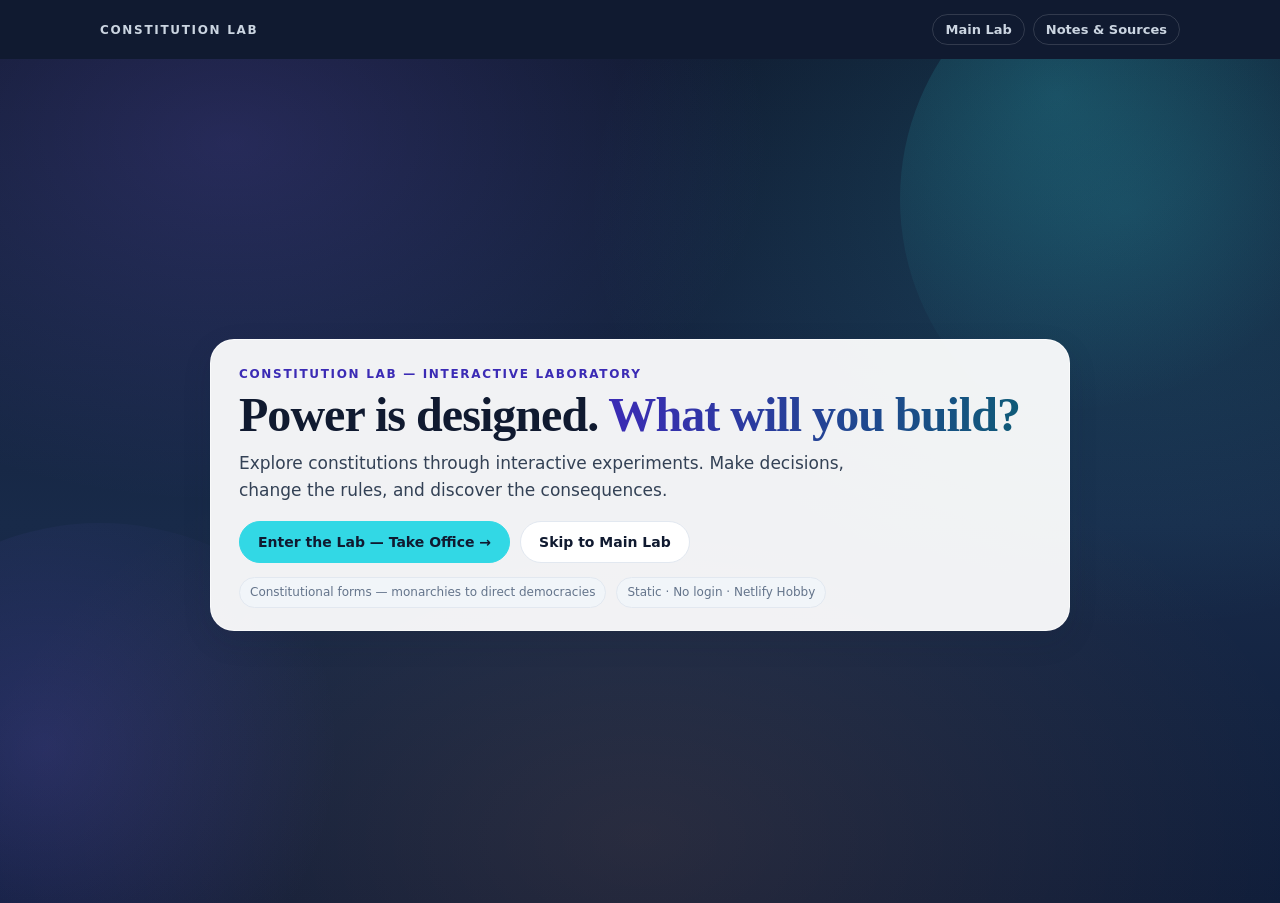
==== index.html @ d4e33348 "fix(stage-1a): correct welcome contrast + nav duplication + start-over + scroll + a11y — 2/8" ====
<!doctype html>
<html lang="en">
<head>
<meta charset="utf-8">
<meta name="viewport" content="width=device-width,initial-scale=1">
<title>Constitution Lab — Welcome</title>
<meta name="description" content="An interactive laboratory for constitutions — make decisions, change the rules, discover the consequences.">
<link rel="stylesheet" href="assets/tokens.css">
<link rel="stylesheet" href="assets/base.css">
<link rel="stylesheet" href="assets/welcome.css">
<style>
#stageHost .bar{max-width:760px;margin:0 auto;padding:0 0 6px;display:flex;justify-content:space-between;align-items:center;gap:12px;font-family:var(--font-sans)}
#stageHost .bar .brand-small{font:700 12px/1 var(--font-sans);letter-spacing:.12em;text-transform:uppercase;color:#cbd5e1}
#stageHost .kicker{font:700 12px/1 var(--font-sans);letter-spacing:.12em;text-transform:uppercase;color:var(--violet);margin:0 0 12px}
#stageHost h1,#stageHost h2{font-family:var(--font-serif);letter-spacing:-.02em}
#stageHost h1{font-size:32px;line-height:1.15;margin:0 0 14px}
#stageHost h2{font-size:26px;line-height:1.15;margin:0 0 14px}
#stageHost p{margin:0 0 14px;font-family:var(--font-serif);font-size:17px;line-height:1.65}
#stageHost .aside{border-left:3px solid var(--violet);padding:2px 0 2px 14px;margin:16px 0;color:#475569;font-style:italic;font-size:16px;font-family:var(--font-serif)}
#stageHost .aside b{display:block;font:700 11px/1 var(--font-sans);letter-spacing:.12em;text-transform:uppercase;color:var(--violet);font-style:normal;margin-bottom:6px}
#stageHost .meters{display:flex;flex-wrap:wrap;gap:6px 18px;font:13px/1.3 var(--font-sans);color:var(--muted);margin:0 0 18px;padding-bottom:14px;border-bottom:1px solid var(--line)}
#stageHost .meters b{color:var(--ink);letter-spacing:.08em;font-weight:600}
#stageHost .happened{background:#f1ebdd;border-radius:12px;padding:14px 16px 4px;margin:0 0 20px;font-size:16px}
#stageHost .happened .lbl{font:600 11px/1 var(--font-sans);letter-spacing:.12em;text-transform:uppercase;color:var(--muted);margin:0 0 8px;display:block}
#stageHost .pill{display:inline-block;font:600 12px/1 var(--font-sans);color:var(--muted);margin:0 0 10px}
#stageHost .opts{display:grid;gap:10px;margin:18px 0 4px}
#stageHost .opt{text-align:left;font:inherit;background:#fff;border:1.5px solid var(--line);border-radius:14px;padding:14px 16px;cursor:pointer;color:var(--ink);transition:border-color .15s,transform .15s,box-shadow .15s}
#stageHost .opt:hover,#stageHost .opt:focus-visible{border-color:var(--violet);transform:translateY(-1px);box-shadow:0 4px 14px rgba(16,26,48,.08);outline:none}
#stageHost .opt .t{display:block;font:700 16px/1.3 var(--font-sans)}
#stageHost .opt .s{display:block;color:var(--muted);font-size:15px;margin-top:3px;font-family:var(--font-sans)}
#stageHost .result{background:#fff;border:1px solid var(--line);border-radius:14px;padding:6px 18px;margin:18px 0}
#stageHost .result .row{display:flex;justify-content:space-between;gap:14px;padding:11px 0;border-bottom:1px solid var(--line);font:15px/1.4 var(--font-sans)}
#stageHost .result .row:last-child{border-bottom:0}
#stageHost .result .row span:first-child{color:var(--muted)}
#stageHost .result .row span:last-child{font-weight:700;text-align:right}
#stageHost .good{color:var(--ok)}#stageHost .bad{color:var(--warn)}
#stageHost .debrief{margin-top:22px;padding-top:18px;border-top:1px solid var(--line)}
#stageHost .case{background:#f1ebdd;border-radius:12px;padding:16px 18px 6px;margin:12px 0}
#stageHost .case .lbl{font:600 11px/1 var(--font-sans);letter-spacing:.12em;text-transform:uppercase;color:var(--violet);display:block;margin-bottom:8px}
#stageHost .fine{font:13px/1.5 var(--font-sans);color:var(--muted)}
#stageHost .fine a{color:var(--muted)}
#stageHost .linklike{font:inherit;background:none;border:0;padding:0;color:var(--muted);text-decoration:underline;cursor:pointer;font-family:var(--font-sans)}
#stageHost .actions{display:flex;flex-wrap:wrap;gap:10px;margin-top:20px}
#stageHost .go,#stageHost .ghost{font:700 15px/1 var(--font-sans);border-radius:999px;padding:13px 20px;cursor:pointer;text-decoration:none;display:inline-block}
#stageHost .go{background:var(--navy);color:#fff;border:1.5px solid var(--navy)}
#stageHost .go:hover,#stageHost .go:focus-visible{background:#000}
#stageHost .ghost{background:transparent;color:var(--ink);border:1.5px solid var(--ink)}
#stageHost .ghost:hover,#stageHost .ghost:focus-visible{background:var(--ink);color:#fff}
#stageHost .twocol{display:grid;grid-template-columns:1fr 1fr;gap:12px;margin:14px 0}
@media(max-width:560px){#stageHost .twocol{grid-template-columns:1fr}#stageHost h1{font-size:27px}#stageHost .card{padding:20px 18px}}
#stageHost .mini{background:#fff;border:1px solid var(--line);border-radius:12px;padding:14px 16px 6px;font-size:15px}
#stageHost .mini .lbl{font:600 11px/1 var(--font-sans);letter-spacing:.12em;text-transform:uppercase;color:var(--muted);display:block;margin-bottom:6px}
#skipLink{position:absolute;left:-9999px;top:auto;width:1px;height:1px;overflow:hidden}
#skipLink:focus{left:20px;top:14px;width:auto;height:auto;padding:8px 12px;background:#fff;color:var(--navy);border-radius:999px;z-index:10}
</style>
</head>
<body>
<a href="#stage" id="skipLink">Skip to content</a>
<header class="lab-bar" aria-label="Site">
  <a class="lab-brand" href="./" aria-label="Constitution Lab — return to start">Constitution Lab</a>
  <nav class="lab-nav" aria-label="Primary">
    <a class="lab-link" href="home/">Main Lab</a>
    <a class="lab-link" href="notes/">Notes &amp; Sources</a>
  </nav>
</header>
<section id="welcome" class="view entered" aria-labelledby="welcomeTitle">
  <div class="welcome-orb cyan" aria-hidden="true"></div>
  <div class="welcome-orb violet" aria-hidden="true"></div>
  <div class="welcome-card" role="group" aria-label="Welcome">
    <p class="welcome-kicker">Constitution Lab — Interactive Laboratory</p>
    <h1 id="welcomeTitle" class="welcome-title">Power is designed. <em>What will you build?</em></h1>
    <p class="welcome-sub">Explore constitutions through interactive experiments. Make decisions, change the rules, and discover the consequences.</p>
    <div class="welcome-actions">
      <button class="btn btn-primary" id="welcomePrimary" type="button">Enter the Lab — Take Office →</button>
      <a class="btn btn-ghost" href="home/">Skip to Main Lab</a>
    </div>
    <div class="welcome-meta" aria-label="Lab scope">
      <span>Constitutional forms — monarchies to direct democracies</span>
      <span>Static · No login · Netlify Hobby</span>
    </div>
  </div>
</section>
<section id="experimentView" class="view hidden" aria-labelledby="expHeading" aria-hidden="true">
  <p id="expHeading" class="visually-hidden" style="position:absolute;left:-9999px">Experiment 01 · Get Your Bill Passed — Norland</p>
  <div id="stageHost">
    <div id="stage" tabindex="-1" aria-live="polite"></div>
    <noscript><div class="card" style="padding:18px"><p style="font-family:var(--font-sans)">This experiment needs JavaScript. Visit the <a href="home/">Main Lab</a> or <a href="notes/">Notes</a> without it.</p></div></noscript>
  </div>
  <footer class="footer">Norland is invented. The real-world cases are not. No quiz, no grades. · <a href="notes/">Notes &amp; sources</a> · <button class="linklike" id="restart" type="button">Start over</button> · <a href="home/">Main Lab</a> · <a href="explorer/head-of-government/">Compare 5 answers</a></footer>
</section>
<script>
(function(){
'use strict';
var welcome = document.getElementById('welcome');
var expView = document.getElementById('experimentView');
var enterBtn = document.getElementById('welcomePrimary');
var stage = document.getElementById('stage');
var skipLink = document.getElementById('skipLink');
function prefersReduced(){ try{ return window.matchMedia('(prefers-reduced-motion: reduce)').matches; }catch(e){ return false; } }
function showExperiment(focusStage){
  var reduced = prefersReduced();
  welcome.classList.remove('entered'); welcome.classList.add('exiting');
  var delay = reduced ? 0 : 280;
  setTimeout(function(){
    welcome.classList.add('hidden'); welcome.setAttribute('aria-hidden','true');
    welcome.classList.remove('exiting');
    expView.classList.remove('hidden'); expView.removeAttribute('aria-hidden');
    expView.classList.add('entering');
    requestAnimationFrame(function(){ expView.classList.remove('entering'); expView.classList.add('entered'); });
    if(focusStage && stage){ stage.focus({preventScroll:false}); }
    else { expView.scrollIntoView({behavior: reduced ? 'auto' : 'smooth', block:'start'}); }
    if(skipLink) skipLink.setAttribute('href', '#stage');
  }, delay);
}
enterBtn.addEventListener('click', function(){ showExperiment(true); });
if(location.hash === '#experiment'){ showExperiment(false); }
var RUNS = {
  pm: {
    name: 'Prime Minister',
    open: {
      kicker: 'Day one \u00b7 A 3-minute interactive',
      title: 'Congratulations. You won.',
      paras: [
        'You\u2019re Dana Reyes, the new Prime Minister of Norland. You also have roughly nine days of goodwill, and a legislature that has already decided your Bridge and Rail Act can wait.',
        'Priya, your chief of staff, slides a folder across the desk. \u201cThere\u2019s a way around them,\u201d she says. \u201cIt\u2019s legal. Mostly.\u201d'
      ],
      aside: 'Note the word \u201cmostly.\u201d',
      prompt: 'What do you do?'
    },
    steps: [
      { options: [
        { id:'go', title:'Take the shortcut', sub:'\u201cPass it, or fire me.\u201d',
          outcome:{ paras:[
            'Priya\u2019s folder had one page in it: attach a confidence vote to the bill. Pass the Act, or the government falls and everyone, including every legislator in your own party, goes home to face voters.',
            'You announce it at nine. By noon your phone has stopped ringing, which Priya says is either very good or very bad.'],
            aside:'In a parliamentary system, the legislature doesn\u2019t just write laws. It also keeps the government in office. That\u2019s the lever you just pulled.' } },
        { id:'deal', title:'Make a deal', sub:'Give the other side something.',
          outcome:{ paras:[
            'You invite opposition leader Tom Hadley to lunch. He wants the rail money moved to his region. Not outrageous, not free. Nobody claims victory, which in politics usually means the deal was real.'],
            aside:'In a parliamentary system, every vote quietly asks: do you still have a majority? Deals are how governments keep saying yes.' } },
        { id:'wait', title:'Wait them out', sub:'Goodwill is a resource. Spend it slowly.',
          outcome:{ paras:[
            'You let the bill sit and try to look patient. Priya says patience is a virtue in philosophy and a liability in a news cycle.'],
            aside:'Post-election goodwill is real, and it expires. Nobody announces when.' } }
      ]},
      { prompt:{
          go:'Opposition leader Tom Hadley holds a press conference. \u201cA bluff,\u201d he says. \u201cDana wouldn\u2019t risk her own job.\u201d Meanwhile, half your own party is asking Priya whether you\u2019d really do it.',
          deal:'The deal holds, mostly. But Tom\u2019s side has noticed that you pay, and they\u2019d like a second helping. Your own backbenchers are noticing too.',
          wait:'A week later, nothing has moved. A newspaper calls the Act \u201cquietly dying.\u201d Tom Hadley has stopped returning calls.' },
        options:[
        { id:'double', title:'Double down', sub:'Set the vote for Friday. No amendments.',
          outcome:{ paras:['You tell the chamber the vote is Friday, no amendments. Your loyalists cheer. The cautious ones in your party stop returning your texts.'],
            aside:'Raising the stakes works when your own side believes you\u2019ll follow through. It gets expensive when they don\u2019t.' } },
        { id:'compromise', title:'Compromise', sub:'Trim the bill, keep the bridges.',
          outcome:{ paras:['You cut the rail extension, keep the bridges, and sit down with Tom. Nobody will write a song about it.'],
            aside:'Boring compromises rarely make the history books. They do make a lot of laws.' } },
        { id:'retreat', title:'Regroup', sub:'Shelve the fight for now.',
          outcome:{ paras:['You shelve the contested parts and go back to basics: a smaller bill, a quieter timetable. You look less like a hero and more like someone who intends to still be here next year.'] } }
      ]},
      { prompt:'It\u2019s the week of the final vote. Priya puts three options on your desk. \u201cChoose now,\u201d she says. \u201cBy Friday, someone else will have chosen for you.\u201d',
        options:[
        { id:'press', title:'Force the vote', sub:'Let the chamber decide, today.',
          outcome:function(out){ return out
            ? { paras:['You call the vote. The chamber, including a few faces you thought were yours, votes against you.'] }
            : { paras:['You call the vote. It\u2019s tense, close and loud. The numbers hold.'] }; } },
        { id:'peace', title:'Take the smaller win', sub:'Accept a deal that actually passes.',
          outcome:function(out){ return out
            ? { paras:['You offer the smaller deal. It isn\u2019t enough; too many people have stopped believing you can deliver anything.'] }
            : { paras:['You offer the smaller deal. Tom takes it. Your own side grumbles and takes it too.'] }; } },
        { id:'voters', title:'Go to the voters', sub:'Call an early election and make it the question.',
          outcome:function(out){ return out
            ? { paras:['You ask the head of state to dissolve the legislature and send everyone to the voters. The voters, it turns out, have other plans.'],
                aside:'An early election is the parliamentary system\u2019s reset button. It\u2019s also a gamble for the person pressing it.' }
            : { paras:['You ask the head of state to dissolve the legislature and send everyone to the voters. They return you with enough seats to matter.'],
                aside:'An early election is the parliamentary system\u2019s reset button. It\u2019s also a gamble for the person pressing it.' }; } }
      ]}
    ]
  },
  pres: {
    name: 'President',
    open: {
      kicker: 'Rewind \u00b7 Same ambition, different rulebook',
      title: 'Same country. Same bill. One rule changed.',
      paras: [
        'You\u2019re still Dana Reyes, and the Bridge and Rail Act is still stuck. But now you\u2019re President of Norland, elected to a fixed term. Nobody can fire you. You can\u2019t fire them, either.',
        'Priya slides the same folder across the desk. Different page inside.'
      ],
      aside: 'Same person. Same ambition. Watch what changes.',
      prompt: 'What do you do?'
    },
    steps: [
      { options: [
        { id:'go', title:'Take the shortcut', sub:'\u201cSign the decree.\u201d',
          outcome:{ paras:[
            'The folder holds an emergency decree. You sign at nine; by 9:05, bulldozers are being scheduled. Legally, the bridges are funded. Politically, the legislature has noticed.'],
            aside:'In a presidential system, the executive and the legislature are elected separately. Neither can fire the other. That\u2019s why decrees are so tempting, and so contested.' } },
        { id:'deal', title:'Make a deal', sub:'Give the other side something.',
          outcome:{ paras:[
            'You invite Tom Hadley to lunch. He wants the rail money moved to his region. His leverage isn\u2019t your job, since you have a fixed term. It\u2019s the budget, and the calendar.'],
            aside:'With no confidence vote to fear, the opposition\u2019s tools are different: committees, budgets, delay.' } },
        { id:'wait', title:'Wait them out', sub:'You\u2019ve got a fixed term. What\u2019s the rush?',
          outcome:{ paras:[
            'You hold off. Nobody can fire you, so there\u2019s no emergency. There\u2019s also no deadline, and that cuts both ways.'],
            aside:'A fixed term buys you time. It buys everyone else time too.' } }
      ]},
      { prompt:{
          go:'Tom Hadley calls it \u201cgovernment by memo.\u201d Lawyers on both sides are already drafting.',
          deal:'Tom agrees to move forward, for a price: he wants a say in the details. Your allies in the legislature are unhappy you gave it away.',
          wait:'A week later, nothing has moved. The press calls the Act \u201cquietly dying.\u201d Tom isn\u2019t returning calls, and he doesn\u2019t have to.' },
        options:[
        { id:'double', title:'Double down', sub:'A second, bigger decree.',
          outcome:{ paras:['You issue a second decree, wider than the first. Supporters cheer. The legislature\u2019s lawyers cheer too, in a very different way.'],
            aside:'Every decree is a bet that nobody with the power to undo it will bother.' } },
        { id:'compromise', title:'Compromise', sub:'Hand them a bill they can amend.',
          outcome:{ paras:['You invite them to amend your plan. They do, heavily. But what comes out can\u2019t be undone by a memo.'],
            aside:'A law that passed both branches is harder to undo. It\u2019s also harder to get.' } },
        { id:'retreat', title:'Regroup', sub:'Pause the fight for now.',
          outcome:{ paras:['You shelve the fight and focus on what you can do alone. Less dramatic. Rather more durable.'] } }
      ]},
      { prompt:'The budget deadline is Friday. Priya puts three options on your desk. \u201cChoose now,\u201d she says. \u201cThe calendar doesn\u2019t care that you\u2019ve got a fixed term.\u201d',
        options:[
        { id:'press', title:'Press on', sub:'Keep using the tools you have.',
          outcome:function(){ return { paras:['You keep using the tools you have: another order, another announcement, another round of lawyers.'] }; } },
        { id:'peace', title:'Make peace', sub:'Trade some control for their signatures.',
          outcome:function(){ return { paras:['You trade some control for some signatures. Tom brings the legislature\u2019s votes. You bring the pen.'] }; } },
        { id:'voters', title:'Go to the public', sub:'Take your case to the voters and let pressure do the work.',
          outcome:function(){ return { paras:['You take your case on the road: rallies, town halls, a great many bridges photographed from flattering angles. Pressure builds, slowly, on a legislature that still can\u2019t be dissolved.'],
            aside:'With no early-election button, a president\u2019s main lever over the legislature is public opinion, and it works slowly.' }; } }
      ]}
    ]
  }
};
var PM_END = {
  'in/full':     { head:'The Act passes. You\u2019re still standing.', body:'Eleven bridges, one very smug chief of staff, and a government that survived the week. Enjoy it. Goodwill isn\u2019t renewable.' },
  'in/partial':  { head:'A smaller Act passes. You\u2019re still standing.', body:'Three bridges instead of eleven, and a government intact. Not the bill you promised. The bill you could pass.' },
  'in/stalled':  { head:'Nothing passes. Nothing falls.', body:'The bill is dead for now, and you\u2019re still in office. Some people call that stability. Others call it a stalled agenda. Both descriptions are fair.' },
  'out/full':    { head:'The Act passes. You don\u2019t.', body:'The bridges will get built. Someone else will cut the ribbon.' },
  'out/partial': { head:'A smaller Act passes, and you lose your job anyway.', body:'Half a victory and a full exit. Priya sends flowers.' },
  'out/stalled': { head:'You\u2019re out, and the bill goes with you.', body:'A short tenure with a long to-do list.' }
};
var OUT_CAUSE = {
  press:  'Your own side wouldn\u2019t back you in the final vote.',
  peace:  'Even the smaller deal couldn\u2019t repair your standing.',
  voters: 'You called an election and the voters chose someone else.'
};
var PRES_END = {
  'struck':           { head:'Your decree is undone.', body:'Congress lets it lapse, or a court pulls it back. Either way, the bridges are on hold and you\u2019re still President. That\u2019s the thing about a fixed term: it protects you, not your policies.' },
  'fragile/full':     { head:'It passes, but it\u2019s on thin ice.', body:'Most of your plan is real. Part of it depends on nobody, anywhere, deciding to object.' },
  'fragile/partial':  { head:'A smaller version passes, on thin ice.', body:'Part of your plan is real. Part of it depends on nobody, anywhere, deciding to object.' },
  'fragile/stalled':  { head:'Nothing passes, and the questions linger.', body:'The bridges aren\u2019t built, and what you did along the way is still being argued about.' },
  'durable/full':     { head:'The Act passes, and it sticks.', body:'Passed by the legislature, signed by you, hard to undo. Slower than a decree. Sturdier, too.' },
  'durable/partial':  { head:'A smaller Act passes, on solid ground.', body:'Three bridges instead of eleven. But they\u2019re law.' },
  'durable/stalled':  { head:'Nothing passes. Nothing breaks.', body:'You\u2019re President for the full term regardless, and the bill sits where you left it. Some call that stability. Others call it gridlock.' }
};
var CASES = {
  major: {
    paras: [
      'In 1993, British Prime Minister John Major lost a vote on the Maastricht Treaty\u2019s social chapter. The next day he put a confidence vote to the House of Commons, vowing to dissolve Parliament if he lost. Rebels in his own party, facing new elections and the loss of the party whip, fell into line. The government won, 339 to 299.',
      '<b>What\u2019s different:</b> Major\u2019s bluff worked because his own side believed the threat. Yours only works if they believe you. And the fight over that treaty deepened divisions in his party for years.'
    ]
  },
  callaghan: {
    paras: [
      'In December 1978, Britain\u2019s Callaghan government survived a confidence vote by ten votes after negotiating the support of the Ulster Unionists. On 28 March 1979 it lost another one by a single vote, 311 to 310. Callaghan immediately announced an election, which the Conservatives won.',
      '<b>What\u2019s different:</b> Callaghan led a minority government that lived on shifting deals. The point isn\u2019t that deals fail. It\u2019s that in this kind of system, a government\u2019s survival is renewed vote by vote.'
    ]
  },
  brazil: {
    paras: [
      'In Brazil, a president can issue a provisional measure that takes effect immediately and lasts up to 60 days, extendable once to 120. If Congress approves it, it becomes law, with whatever changes Congress decides. If not, it expires.',
      '<b>What\u2019s different:</b> Brazil bars these measures in some areas, such as criminal and electoral law, and Norland\u2019s rules are whatever the story needs. The trade-off is the same: speed now, permanence only with the legislature\u2019s help.'
    ]
  }
};
var KEY = 'constitutionlab.v1';
var S = null;
var results = {};
function save(done){ try{ sessionStorage.setItem(KEY, JSON.stringify({ S:S, results:results, done:!!done })); }catch(e){} }
function load(){ try{ var raw = sessionStorage.getItem(KEY); return raw ? JSON.parse(raw) : null; }catch(e){ return null; } }
function clearSaved(){ try{ sessionStorage.removeItem(KEY); }catch(e){} }
function fresh(run){ return { run:run, step:0, P:0, C:2, U:0, out:false, decree:false, picks:[], last:null }; }
function applyChoice(id){
  var s = S, step = s.step;
  if(s.run === 'pm'){
    if(step===0){ if(id==='go'){s.P+=2;s.C-=1;} if(id==='deal'){s.P+=1;} if(id==='wait'){s.C+=1;} }
    if(step===1){ if(id==='double'){s.P+=2;s.C-=2;} if(id==='compromise'){s.P+=1;s.C+=1;} if(id==='retreat'){s.C+=1;} }
    if(step===2){
      if(id==='press'){ if(s.C>=1){s.P+=1;} else {s.out=true;} }
      if(id==='peace'){ if(s.C>=0){s.C+=2;s.P+=1;} else {s.out=true;} }
      if(id==='voters'){ if(s.C>=2){s.P+=2;} else {s.out=true;} }
    }
  } else {
    if(step===0){ if(id==='go'){s.P+=2;s.C-=1;s.U+=2;s.decree=true;} if(id==='deal'){s.P+=1;} if(id==='wait'){s.C+=1;} }
    if(step===1){ if(id==='double'){s.P+=2;s.U+=2;s.C-=1;s.decree=true;} if(id==='compromise'){s.P+=1;s.U=0;} if(id==='retreat'){s.C+=1;} }
    if(step===2){
      if(id==='press'){s.P+=1;s.U+=1;s.C-=1;s.decree=true;}
      if(id==='peace'){s.P+=1;s.U=0;s.C+=1;}
      if(id==='voters'){s.C+=1;}
    }
  }
}
function lawLevel(p){ return p>=4 ? 'full' : (p>=2 ? 'partial' : 'stalled'); }
function lawText(l){ return l==='full' ? 'Passed in full' : (l==='partial' ? 'Passed in part' : 'Stalled'); }
function dots(n){ n=Math.max(0,Math.min(5,n)); return new Array(n+1).join('●')+new Array(6-n).join('○'); }
function paras(a){ return a.map(function(t){ return '<p>'+t+'</p>'; }).join(''); }
function aside(t){ return t ? '<div class="aside"><b>Professor\u2019s note</b>'+t+'</div>' : ''; }
function meters(){
  var h = '<div class="meters"><span>The Act <b>'+dots(S.P)+'</b></span><span>Political capital <b>'+dots(S.C)+'</b></span>';
  if(S.run==='pres' && S.decree){ h += '<span>Legal exposure <b>'+dots(S.U)+'</b></span>'; }
  return h + '</div>';
}
function show(html){
  stage.innerHTML = '<div class="card">'+html+'</div>';
  stage.focus({preventScroll:true});
}
function optionsHtml(opts){
  return '<div class="opts">' + opts.map(function(o){
    return '<button class="opt" data-id="'+o.id+'"><span class="t">'+o.title+'</span><span class="s">'+o.sub+'</span></button>';
  }).join('') + '</div>';
}
function bind(){
  var b = stage.querySelectorAll('.opt');
  for(var i=0;i<b.length;i++){ b[i].addEventListener('click', function(e){ choose(e.currentTarget.getAttribute('data-id')); }); }
  var a = stage.querySelectorAll('[data-act]');
  for(var j=0;j<a.length;j++){ a[j].addEventListener('click', function(e){ act(e.currentTarget.getAttribute('data-act')); }); }
}
function render(){
  var R = RUNS[S.run], html = '';
  if(S.step === 0){
    html += '<p class="kicker">'+R.open.kicker+'</p><h1>'+R.open.title+'</h1>'+paras(R.open.paras)+aside(R.open.aside);
    if(S.run==='pres' && results.pm){
      html += '<p class="fine">Last time, as Prime Minister: '+results.pm.head+'</p>';
    }
    html += '<p class="pill">Decision 1 of 3</p><p><b>'+R.open.prompt+'</b></p>';
  } else {
    var step = R.steps[S.step], pr = step.prompt;
    if(typeof pr === 'object'){ pr = pr[S.picks[0]]; }
    html += meters();
    html += '<div class="happened"><span class="lbl">What happened</span>'+paras(S.last.outcome.paras)+aside(S.last.outcome.aside)+'</div>';
    html += '<p class="pill">Decision '+(S.step+1)+' of 3</p><p>'+pr+'</p>';
  }
  html += optionsHtml(R.steps[S.step].options);
  show(html);
  bind();
  if(S.step === 0 && !load() || S.step > 0){ save(false); }
}
function choose(id){
  var R = RUNS[S.run], opt = R.steps[S.step].options.filter(function(o){ return o.id===id; })[0];
  S.picks.push(id);
  applyChoice(id);
  var oc = (typeof opt.outcome === 'function') ? opt.outcome(S.out) : opt.outcome;
  S.last = { outcome: oc, title: opt.title };
  S.step++;
  if(S.step >= 3){ finish(); } else {
    render();
    // Respect reduced-motion: scroll the experiment container, not the whole window
    var stageHost = document.getElementById('stageHost');
    var target = stageHost || document.documentElement;
    try{
      var reduced = window.matchMedia('(prefers-reduced-motion: reduce)').matches;
      target.scrollIntoView({ behavior: reduced ? 'auto' : 'smooth', block: 'start' });
    }catch(e){ target.scrollIntoView(); }
  }
}
function finish(){
  var P = Math.min(5, S.P), review = 'durable';
  if(S.run==='pres'){
    if(S.U>=3){ review='struck'; P = Math.min(5, S.P - Math.min(S.P, S.U)); }
    else if(S.U>=1){ review='fragile'; }
  }
  var law = lawLevel(P), end, rows = '';
  if(S.run==='pm'){
    end = PM_END[(S.out?'out':'in')+'/'+law];
    rows += '<div class="row"><span>Your job</span><span class="'+(S.out?'bad':'good')+'">'+(S.out?'Out of office':'Still Prime Minister')+'</span></div>';
    rows += '<div class="row"><span>The Act</span><span>'+lawText(law)+'</span></div>';
    if(S.out){ rows += '<div class="row"><span>What did it</span><span>'+OUT_CAUSE[S.picks[2]]+'</span></div>'; }
    results.pm = { head:end.head };
  } else {
    end = (review==='struck') ? PRES_END.struck : PRES_END[review+'/'+law];
    rows += '<div class="row"><span>Your job</span><span class="good">Still President (fixed term)</span></div>';
    if(S.decree){ rows += '<div class="row"><span>Your decree</span><span class="'+(review==='struck'?'bad':(review==='fragile'?'bad':'good'))+'">'+(review==='struck'?'Undone':(review==='fragile'?'On thin ice':'Holds'))+'</span></div>'; }
    rows += '<div class="row"><span>The Act</span><span>'+(review==='struck'?'On hold':lawText(law))+'</span></div>';
    results.pres = { head:end.head };
  }
  var html = '<div class="happened"><span class="lbl">What happened</span>'+paras(S.last.outcome.paras)+aside(S.last.outcome.aside)+'</div>';
  html += '<p class="kicker">The result</p><h2>'+end.head+'</h2><p>'+end.body+'</p><div class="result">'+rows+'</div>';
  var cs;
  if(S.run==='pm'){ cs = (S.picks[0]==='go') ? CASES.major : CASES.callaghan; }
  else { cs = CASES.brazil; }
  html += '<div class="debrief"><p class="kicker">Debrief</p><p>Here\u2019s the part where a professor would normally start talking. Instead, here is something that actually happened.</p>';
  html += '<div class="case"><span class="lbl">A real case that looks like yours</span>'+paras(cs.paras)+'</div>';
  html += '<p class="fine">No verdict here. Real cases never match yours exactly, and each system trades one risk for another.</p></div>';
  if(S.run==='pm'){
    html += '<div class="debrief"><h2>Now the interesting question.</h2><p>What if nothing about you changed except the rulebook?</p>';
    html += '<div class="actions"><button class="go" data-act="rewind">Rewind: same ambition, different rulebook</button><button class="ghost" data-act="again">Play again</button><a class="ghost" href="home/">Main Lab \u2192</a></div></div>';
  } else {
    html += '<div class="debrief"><h2>Your two runs, side by side</h2><div class="twocol">';
    html += '<div class="mini"><span class="lbl">As Prime Minister</span><p>'+(results.pm?results.pm.head:'—')+'</p></div>';
    html += '<div class="mini"><span class="lbl">As President</span><p>'+results.pres.head+'</p></div></div>';
    html += '<p>Same you, same bill, same legislature. Under the parliamentary rulebook, the thing at stake was your job. Under the presidential one, it was your law. Neither is the \u201cright\u201d answer. Each one moves the danger somewhere else.</p>';
    html += '<p>And this is only one question: who runs the government, and who can remove them? There are more than two answers.</p>';
    html += '<div class="actions"><a class="go" href="explorer/head-of-government/">See all five answers side by side \u2192</a><button class="ghost" data-act="again">Play again</button><a class="ghost" href="home/">Main Lab \u2192</a></div></div>';
  }
  show(meters()+html);
  bind();
  save(true);
  // Keep user at top of the new content (respect reduced-motion)
  try{
    var stageHost2 = document.getElementById('stageHost');
    var r2 = window.matchMedia('(prefers-reduced-motion: reduce)').matches;
    if(stageHost2) stageHost2.scrollIntoView({ behavior: r2 ? 'auto' : 'smooth', block: 'start' });
    else window.scrollTo({ top: 0, behavior: r2 ? 'auto' : 'smooth' });
  }catch(e){}
}
function act(a){
  if(a==='rewind'){ S = fresh('pres'); render(); }
  if(a==='again'){ results = {}; S = fresh('pm'); render(); }
}
var restartBtn = document.getElementById('restart');
if(restartBtn){
  restartBtn.addEventListener('click', function(){
    clearSaved(); results = {}; S = fresh('pm');
    render();
    try{
      var sh = document.getElementById('stageHost');
      if(sh) sh.scrollIntoView({ behavior: prefersReduced() ? 'auto' : 'smooth', block: 'start' });
      if(stage) stage.focus({ preventScroll:false });
    }catch(e){}
  });
}
var saved = load();
if(saved && saved.S && saved.S.run && RUNS[saved.S.run]){
  S = saved.S; results = saved.results || {};
  if(saved.S.step > 0 || saved.done){
    welcome.classList.add('hidden'); welcome.setAttribute('aria-hidden','true');
    expView.classList.remove('hidden'); expView.removeAttribute('aria-hidden'); expView.classList.add('entered');
    if(skipLink) skipLink.setAttribute('href', '#stage');
  }
  if(saved.done && S.step >= 3){ finish(); } else { render(); }
} else {
  S = fresh('pm'); render();
}
})();
</script>
</body>
</html>
---- assets/tokens.css ----
/* Constitution Lab — Design Tokens (Stage 1A)
   Experimental Lab — contemporary, intelligent, exploratory */
:root{
  --navy:#101A30;
  --navy-2:#182A49;
  --navy-3:#1e335c;
  --cyan:#32D8E5;
  --cyan-2:#5be7f2;
  --violet:#8668FF;
  --violet-2:#a48eff;
  --orange:#FF9B54;
  --orange-2:#ffb07a;
  --paper:#f6f1e7;
  --card:#ffffff;
  --card-soft:#f8f7ff;
  --line:#e4dccb;
  --line-2:#e6e0ff;
  --ink:#0f172a;
  --ink-2:#1d2b3a;
  --muted:#6a6f78;
  --muted-2:#9aa3b5;
  --ok:#2f6b4f;
  --warn:#9a3d2b;
  --r-sm:10px;
  --r-md:14px;
  --r-lg:18px;
  --r-xl:22px;
  --r-pill:999px;
  --s-1:6px; --s-2:10px; --s-3:14px; --s-4:18px; --s-5:22px; --s-6:28px; --s-7:36px; --s-8:48px;
  --shadow-card:0 10px 30px rgba(16,26,48,.10);
  --shadow-card-sm:0 6px 18px rgba(16,26,48,.08);
  --shadow-glow:0 0 0 1px rgba(50,216,229,.18), 0 8px 24px rgba(50,216,229,.12);
  --focus:0 0 0 3px rgba(50,216,229,.55);
  --ease:cubic-bezier(.2,.8,.2,1);
  --dur:360ms;
  --dur-fast:180ms;
  --font-serif: Charter, "Iowan Old Style", "Palatino Linotype", Palatino, Georgia, serif;
  --font-sans: Inter, ui-sans-system, system-ui, -apple-system, "Segoe UI", Roboto, Helvetica, Arial, sans-serif;
  --font-mono: ui-monospace, SFMono-Regular, Menlo, Monaco, Consolas, monospace;
}
@media (prefers-reduced-motion:reduce){
  :root{ --dur:0ms; --dur-fast:0ms; }
  html{ scroll-behavior:auto; }
}
---- assets/base.css ----
*{box-sizing:border-box}
html{scroll-behavior:smooth}
body{margin:0;background:var(--navy);color:#eef2ff;font-family:var(--font-sans);-webkit-font-smoothing:antialiased}
a{color:inherit}
a:focus-visible,button:focus-visible{outline:none;box-shadow:var(--focus)}
.lab-bar{max-width:1120px;margin:0 auto;padding:14px 20px;display:flex;align-items:center;justify-content:space-between;gap:12px}
.lab-brand{font:700 12px/1 var(--font-sans);letter-spacing:.14em;text-transform:uppercase;color:#cbd5e1;text-decoration:none}
.lab-brand strong{color:#fff;letter-spacing:.10em}
.lab-nav{display:flex;gap:8px;align-items:center}
.lab-link{font:600 13px/1 var(--font-sans);color:#cbd5e1;text-decoration:none;border:1px solid rgba(255,255,255,.14);padding:8px 12px;border-radius:var(--r-pill)}
.lab-link:hover{color:#fff;border-color:rgba(255,255,255,.28);background:rgba(255,255,255,.06)}
.lab-link.primary{background:var(--cyan);color:var(--navy);border-color:var(--cyan);font-weight:800}
.lab-link.primary:hover{background:var(--cyan-2);border-color:var(--cyan-2)}
.shell{max-width:1120px;margin:0 auto;padding:0 20px}
.footer{max-width:760px;margin:0 auto;padding:22px 20px 40px;color:#94a3b8;font:13px/1.5 var(--font-sans);border-top:1px solid rgba(255,255,255,.08)}
.footer a{color:#cbd5e1}
.card{background:var(--card);color:var(--ink);border:1px solid var(--line);border-radius:var(--r-lg);box-shadow:var(--shadow-card)}
.card.dark{background:rgba(255,255,255,.06);color:#eef2ff;border-color:rgba(255,255,255,.10);box-shadow:none;backdrop-filter:blur(6px)}
#stageHost .card{ background:var(--card); color:var(--ink) }
---- assets/welcome.css ----
#welcome{
  position:relative;
  min-height:calc(100vh - 56px);
  display:grid;place-items:center;
  padding:32px 20px 24px;
  background:
    radial-gradient(900px 600px at 18% 10%, rgba(134,104,255,.18), transparent 60%),
    radial-gradient(900px 700px at 88% 18%, rgba(50,216,229,.16), transparent 60%),
    radial-gradient(1100px 700px at 50% 92%, rgba(255,155,84,.10), transparent 62%),
    linear-gradient(180deg, var(--navy) 0%, var(--navy-2) 55%, #0f1d3a 100%);
  overflow:hidden;
}
.welcome-card{
  width:min(860px,100%);
  background:rgba(255,255,255,.94);
  border:1px solid rgba(255,255,255,.60);
  border-radius:24px;
  padding:28px 28px 22px;
  box-shadow:var(--shadow-card);
  color:var(--ink);
  position:relative; z-index:1;
}
/* Kicker: AA on white (white ~94% over navy still >8:1) */
.welcome-kicker{font:700 12px/1 var(--font-sans);letter-spacing:.14em;text-transform:uppercase;color:#3b2bb5;margin:0 0 10px}
.welcome-title{
  font-family:var(--font-serif);
  font-size:clamp(32px,5vw,48px);
  line-height:1.05;letter-spacing:-.02em;
  margin:0 0 10px;color:var(--navy);
}
.welcome-title em{
  font-style:normal;
  background:linear-gradient(90deg,#3b2bb5,#0f5a78);
  -webkit-background-clip:text;background-clip:text;color:transparent;
}
.welcome-sub{font:17px/1.55 var(--font-sans);color:#334155;margin:0 0 18px;max-width:62ch}
.welcome-actions{display:flex;flex-wrap:wrap;gap:10px;margin-top:10px}
.btn{font:800 14px/1 var(--font-sans);padding:13px 18px;border-radius:var(--r-pill);border:1.5px solid transparent;cursor:pointer;text-decoration:none;display:inline-flex;align-items:center;gap:8px}
.btn-primary{background:var(--cyan);color:var(--navy);border-color:var(--cyan)}
.btn-primary:hover{background:var(--cyan-2);border-color:var(--cyan-2)}
.btn-ghost{background:#fff;color:var(--navy);border-color:#e2e8f0}
.btn-ghost:hover{background:#f8fafc}
.welcome-meta{margin-top:14px;display:flex;gap:10px;flex-wrap:wrap;font:12px/1.4 var(--font-sans);color:#64748b}
.welcome-meta span{background:#f1f5f9;border:1px solid #e2e8f0;padding:6px 10px;border-radius:999px}
.welcome-orb{position:absolute;pointer-events:none;opacity:.9}
.welcome-orb.cyan{width:520px;height:520px;right:-140px;top:-120px;background:radial-gradient(circle at 30% 30%, rgba(50,216,229,.22), transparent 62%);border-radius:50%}
.welcome-orb.violet{width:560px;height:560px;left:-180px;bottom:-180px;background:radial-gradient(circle at 40% 40%, rgba(134,104,255,.20), transparent 62%);border-radius:50%}
.view{transition:opacity var(--dur) var(--ease), transform var(--dur) var(--ease)}
.view.hidden{display:none !important}
.view.entering{opacity:0;transform:translateY(8px)}
.view.entered{opacity:1;transform:none}
.view.exiting{opacity:0;transform:translateY(-8px)}
@media (prefers-reduced-motion:reduce){ .view{transition:none} }
#experimentView{padding:10px 0 24px;background:var(--navy)}
#experimentView .lab-bar{background:transparent}
#stageHost{max-width:760px;margin:0 auto;padding:8px 20px 24px}
#stageHost #stage{outline:none}
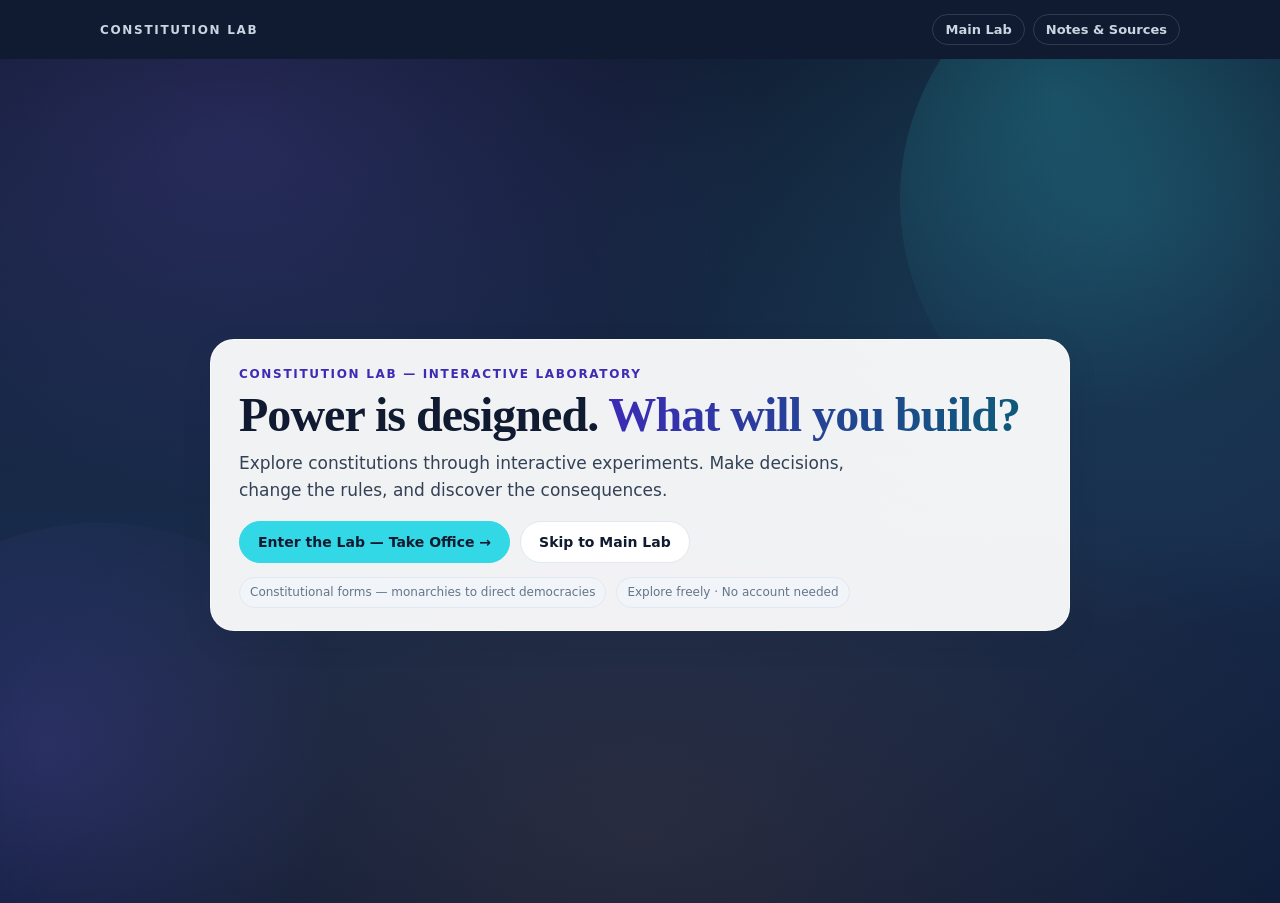
==== commit 3ab1b03b: "polish: remove hosting jargon and professor persona; cool educational panels" ====
--- a/index.html
+++ b/index.html
@@ -20,7 +20,7 @@
 #stageHost .aside b{display:block;font:700 11px/1 var(--font-sans);letter-spacing:.12em;text-transform:uppercase;color:var(--violet);font-style:normal;margin-bottom:6px}
 #stageHost .meters{display:flex;flex-wrap:wrap;gap:6px 18px;font:13px/1.3 var(--font-sans);color:var(--muted);margin:0 0 18px;padding-bottom:14px;border-bottom:1px solid var(--line)}
 #stageHost .meters b{color:var(--ink);letter-spacing:.08em;font-weight:600}
-#stageHost .happened{background:#f1ebdd;border-radius:12px;padding:14px 16px 4px;margin:0 0 20px;font-size:16px}
+#stageHost .happened{background:#edf3fa;border-radius:12px;padding:14px 16px 4px;margin:0 0 20px;font-size:16px}
 #stageHost .happened .lbl{font:600 11px/1 var(--font-sans);letter-spacing:.12em;text-transform:uppercase;color:var(--muted);margin:0 0 8px;display:block}
 #stageHost .pill{display:inline-block;font:600 12px/1 var(--font-sans);color:var(--muted);margin:0 0 10px}
 #stageHost .opts{display:grid;gap:10px;margin:18px 0 4px}
@@ -35,7 +35,7 @@
 #stageHost .result .row span:last-child{font-weight:700;text-align:right}
 #stageHost .good{color:var(--ok)}#stageHost .bad{color:var(--warn)}
 #stageHost .debrief{margin-top:22px;padding-top:18px;border-top:1px solid var(--line)}
-#stageHost .case{background:#f1ebdd;border-radius:12px;padding:16px 18px 6px;margin:12px 0}
+#stageHost .case{background:#eff2ff;border-radius:12px;padding:16px 18px 6px;margin:12px 0}
 #stageHost .case .lbl{font:600 11px/1 var(--font-sans);letter-spacing:.12em;text-transform:uppercase;color:var(--violet);display:block;margin-bottom:8px}
 #stageHost .fine{font:13px/1.5 var(--font-sans);color:var(--muted)}
 #stageHost .fine a{color:var(--muted)}
@@ -52,10 +52,20 @@
 #stageHost .mini .lbl{font:600 11px/1 var(--font-sans);letter-spacing:.12em;text-transform:uppercase;color:var(--muted);display:block;margin-bottom:6px}
 #skipLink{position:absolute;left:-9999px;top:auto;width:1px;height:1px;overflow:hidden}
 #skipLink:focus{left:20px;top:14px;width:auto;height:auto;padding:8px 12px;background:#fff;color:var(--navy);border-radius:999px;z-index:10}
+/* Stage 1B: Norland's readable surfaces within the Experimental Lab palette. */
+#stageHost .happened{background:#edf3fa}
+#stageHost .case{background:#eff2ff}
+#stageHost .mini{background:#f7f9fd}
+#stageHost .kicker,#stageHost .case .lbl,#stageHost .aside b{color:#5940b5}
+#stageHost .go{background:var(--navy);border-color:var(--navy)}
+#stageHost .go:hover,#stageHost .go:focus-visible{background:var(--navy-2)}
+#stageHost .opt:focus-visible,#stageHost .go:focus-visible,#stageHost .ghost:focus-visible{outline:3px solid #5940b5;outline-offset:3px}
+#stageHost .card{box-shadow:var(--shadow-card)}
+@media(prefers-reduced-motion:reduce){#stageHost .opt{transition:none}#stageHost .opt:hover{transform:none}}
 </style>
 </head>
 <body>
-<a href="#stage" id="skipLink">Skip to content</a>
+<a href="#welcomePrimary" id="skipLink">Skip to content</a>
 <header class="lab-bar" aria-label="Site">
   <a class="lab-brand" href="./" aria-label="Constitution Lab — return to start">Constitution Lab</a>
   <nav class="lab-nav" aria-label="Primary">
@@ -76,7 +86,7 @@
     </div>
     <div class="welcome-meta" aria-label="Lab scope">
       <span>Constitutional forms — monarchies to direct democracies</span>
-      <span>Static · No login · Netlify Hobby</span>
+      <span>Explore freely · No account needed</span>
     </div>
   </div>
 </section>
@@ -303,7 +313,7 @@
 function lawText(l){ return l==='full' ? 'Passed in full' : (l==='partial' ? 'Passed in part' : 'Stalled'); }
 function dots(n){ n=Math.max(0,Math.min(5,n)); return new Array(n+1).join('●')+new Array(6-n).join('○'); }
 function paras(a){ return a.map(function(t){ return '<p>'+t+'</p>'; }).join(''); }
-function aside(t){ return t ? '<div class="aside"><b>Professor\u2019s note</b>'+t+'</div>' : ''; }
+function aside(t){ return t ? '<div class="aside"><b>Why this matters</b>'+t+'</div>' : ''; }
 function meters(){
   var h = '<div class="meters"><span>The Act <b>'+dots(S.P)+'</b></span><span>Political capital <b>'+dots(S.C)+'</b></span>';
   if(S.run==='pres' && S.decree){ h += '<span>Legal exposure <b>'+dots(S.U)+'</b></span>'; }
@@ -342,7 +352,7 @@
   html += optionsHtml(R.steps[S.step].options);
   show(html);
   bind();
-  if(S.step === 0 && !load() || S.step > 0){ save(false); }
+  if(S.step > 0){ save(false); }
 }
 function choose(id){
   var R = RUNS[S.run], opt = R.steps[S.step].options.filter(function(o){ return o.id===id; })[0];
@@ -353,7 +363,6 @@
   S.step++;
   if(S.step >= 3){ finish(); } else {
     render();
-    // Respect reduced-motion: scroll the experiment container, not the whole window
     var stageHost = document.getElementById('stageHost');
     var target = stageHost || document.documentElement;
     try{
@@ -387,7 +396,7 @@
   var cs;
   if(S.run==='pm'){ cs = (S.picks[0]==='go') ? CASES.major : CASES.callaghan; }
   else { cs = CASES.brazil; }
-  html += '<div class="debrief"><p class="kicker">Debrief</p><p>Here\u2019s the part where a professor would normally start talking. Instead, here is something that actually happened.</p>';
+  html += '<div class="debrief"><p class="kicker">Debrief</p><p>Here\u2019s the part where the rules meet reality. Here is something that actually happened.</p>';
   html += '<div class="case"><span class="lbl">A real case that looks like yours</span>'+paras(cs.paras)+'</div>';
   html += '<p class="fine">No verdict here. Real cases never match yours exactly, and each system trades one risk for another.</p></div>';
   if(S.run==='pm'){
@@ -404,7 +413,6 @@
   show(meters()+html);
   bind();
   save(true);
-  // Keep user at top of the new content (respect reduced-motion)
   try{
     var stageHost2 = document.getElementById('stageHost');
     var r2 = window.matchMedia('(prefers-reduced-motion: reduce)').matches;
@@ -415,6 +423,10 @@
 function act(a){
   if(a==='rewind'){ S = fresh('pres'); render(); }
   if(a==='again'){ results = {}; S = fresh('pm'); render(); }
+  if(a==='rewind' || a==='again'){
+    var start = document.getElementById('stageHost');
+    if(start) start.scrollIntoView({behavior:prefersReduced()?'auto':'smooth',block:'start'});
+  }
 }
 var restartBtn = document.getElementById('restart');
 if(restartBtn){
@@ -438,7 +450,8 @@
   }
   if(saved.done && S.step >= 3){ finish(); } else { render(); }
 } else {
-  S = fresh('pm'); render();
+  S = fresh('pm');
+  render();
 }
 })();
 </script>
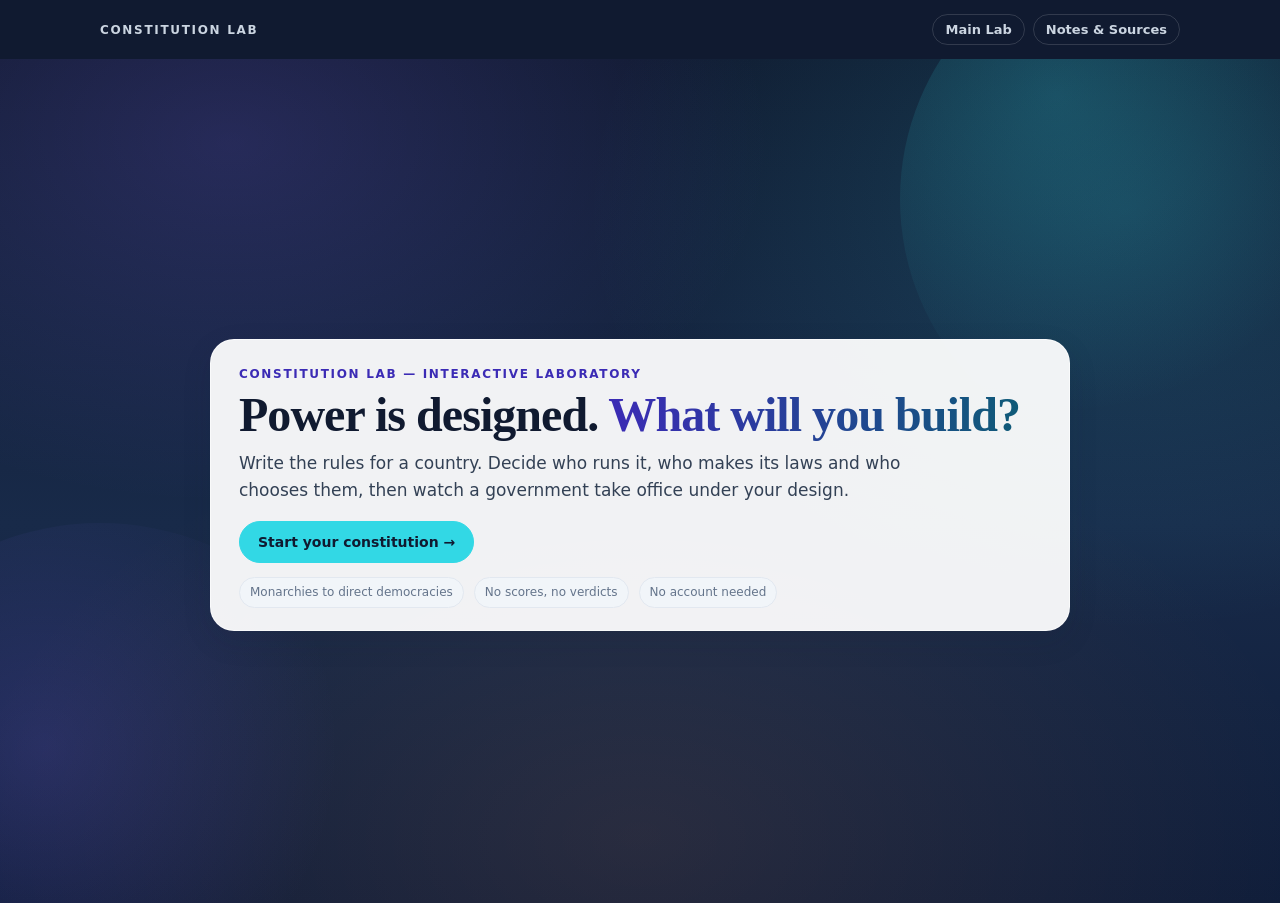
==== commit 2f9c5644: "Constitution Builder phase 1: write the rules, name the government, take office Site now opens on St" ====
--- a/index.html
+++ b/index.html
@@ -4,68 +4,16 @@
 <meta charset="utf-8">
 <meta name="viewport" content="width=device-width,initial-scale=1">
 <title>Constitution Lab — Welcome</title>
-<meta name="description" content="An interactive laboratory for constitutions — make decisions, change the rules, discover the consequences.">
+<meta name="description" content="An interactive laboratory for constitutions. Write the rules, form a government from them, and see what follows.">
+<script>
+/* Old links to the Norland experiment used /#experiment. It now lives in the Main Lab. */
+if(location.hash === '#experiment'){ location.replace('experiments/norland/'); }
+</script>
 <link rel="stylesheet" href="assets/tokens.css">
 <link rel="stylesheet" href="assets/base.css">
 <link rel="stylesheet" href="assets/welcome.css">
-<style>
-#stageHost .bar{max-width:760px;margin:0 auto;padding:0 0 6px;display:flex;justify-content:space-between;align-items:center;gap:12px;font-family:var(--font-sans)}
-#stageHost .bar .brand-small{font:700 12px/1 var(--font-sans);letter-spacing:.12em;text-transform:uppercase;color:#cbd5e1}
-#stageHost .kicker{font:700 12px/1 var(--font-sans);letter-spacing:.12em;text-transform:uppercase;color:var(--violet);margin:0 0 12px}
-#stageHost h1,#stageHost h2{font-family:var(--font-serif);letter-spacing:-.02em}
-#stageHost h1{font-size:32px;line-height:1.15;margin:0 0 14px}
-#stageHost h2{font-size:26px;line-height:1.15;margin:0 0 14px}
-#stageHost p{margin:0 0 14px;font-family:var(--font-serif);font-size:17px;line-height:1.65}
-#stageHost .aside{border-left:3px solid var(--violet);padding:2px 0 2px 14px;margin:16px 0;color:#475569;font-style:italic;font-size:16px;font-family:var(--font-serif)}
-#stageHost .aside b{display:block;font:700 11px/1 var(--font-sans);letter-spacing:.12em;text-transform:uppercase;color:var(--violet);font-style:normal;margin-bottom:6px}
-#stageHost .meters{display:flex;flex-wrap:wrap;gap:6px 18px;font:13px/1.3 var(--font-sans);color:var(--muted);margin:0 0 18px;padding-bottom:14px;border-bottom:1px solid var(--line)}
-#stageHost .meters b{color:var(--ink);letter-spacing:.08em;font-weight:600}
-#stageHost .happened{background:#edf3fa;border-radius:12px;padding:14px 16px 4px;margin:0 0 20px;font-size:16px}
-#stageHost .happened .lbl{font:600 11px/1 var(--font-sans);letter-spacing:.12em;text-transform:uppercase;color:var(--muted);margin:0 0 8px;display:block}
-#stageHost .pill{display:inline-block;font:600 12px/1 var(--font-sans);color:var(--muted);margin:0 0 10px}
-#stageHost .opts{display:grid;gap:10px;margin:18px 0 4px}
-#stageHost .opt{text-align:left;font:inherit;background:#fff;border:1.5px solid var(--line);border-radius:14px;padding:14px 16px;cursor:pointer;color:var(--ink);transition:border-color .15s,transform .15s,box-shadow .15s}
-#stageHost .opt:hover,#stageHost .opt:focus-visible{border-color:var(--violet);transform:translateY(-1px);box-shadow:0 4px 14px rgba(16,26,48,.08);outline:none}
-#stageHost .opt .t{display:block;font:700 16px/1.3 var(--font-sans)}
-#stageHost .opt .s{display:block;color:var(--muted);font-size:15px;margin-top:3px;font-family:var(--font-sans)}
-#stageHost .result{background:#fff;border:1px solid var(--line);border-radius:14px;padding:6px 18px;margin:18px 0}
-#stageHost .result .row{display:flex;justify-content:space-between;gap:14px;padding:11px 0;border-bottom:1px solid var(--line);font:15px/1.4 var(--font-sans)}
-#stageHost .result .row:last-child{border-bottom:0}
-#stageHost .result .row span:first-child{color:var(--muted)}
-#stageHost .result .row span:last-child{font-weight:700;text-align:right}
-#stageHost .good{color:var(--ok)}#stageHost .bad{color:var(--warn)}
-#stageHost .debrief{margin-top:22px;padding-top:18px;border-top:1px solid var(--line)}
-#stageHost .case{background:#eff2ff;border-radius:12px;padding:16px 18px 6px;margin:12px 0}
-#stageHost .case .lbl{font:600 11px/1 var(--font-sans);letter-spacing:.12em;text-transform:uppercase;color:var(--violet);display:block;margin-bottom:8px}
-#stageHost .fine{font:13px/1.5 var(--font-sans);color:var(--muted)}
-#stageHost .fine a{color:var(--muted)}
-#stageHost .linklike{font:inherit;background:none;border:0;padding:0;color:var(--muted);text-decoration:underline;cursor:pointer;font-family:var(--font-sans)}
-#stageHost .actions{display:flex;flex-wrap:wrap;gap:10px;margin-top:20px}
-#stageHost .go,#stageHost .ghost{font:700 15px/1 var(--font-sans);border-radius:999px;padding:13px 20px;cursor:pointer;text-decoration:none;display:inline-block}
-#stageHost .go{background:var(--navy);color:#fff;border:1.5px solid var(--navy)}
-#stageHost .go:hover,#stageHost .go:focus-visible{background:#000}
-#stageHost .ghost{background:transparent;color:var(--ink);border:1.5px solid var(--ink)}
-#stageHost .ghost:hover,#stageHost .ghost:focus-visible{background:var(--ink);color:#fff}
-#stageHost .twocol{display:grid;grid-template-columns:1fr 1fr;gap:12px;margin:14px 0}
-@media(max-width:560px){#stageHost .twocol{grid-template-columns:1fr}#stageHost h1{font-size:27px}#stageHost .card{padding:20px 18px}}
-#stageHost .mini{background:#fff;border:1px solid var(--line);border-radius:12px;padding:14px 16px 6px;font-size:15px}
-#stageHost .mini .lbl{font:600 11px/1 var(--font-sans);letter-spacing:.12em;text-transform:uppercase;color:var(--muted);display:block;margin-bottom:6px}
-#skipLink{position:absolute;left:-9999px;top:auto;width:1px;height:1px;overflow:hidden}
-#skipLink:focus{left:20px;top:14px;width:auto;height:auto;padding:8px 12px;background:#fff;color:var(--navy);border-radius:999px;z-index:10}
-/* Stage 1B: Norland's readable surfaces within the Experimental Lab palette. */
-#stageHost .happened{background:#edf3fa}
-#stageHost .case{background:#eff2ff}
-#stageHost .mini{background:#f7f9fd}
-#stageHost .kicker,#stageHost .case .lbl,#stageHost .aside b{color:#5940b5}
-#stageHost .go{background:var(--navy);border-color:var(--navy)}
-#stageHost .go:hover,#stageHost .go:focus-visible{background:var(--navy-2)}
-#stageHost .opt:focus-visible,#stageHost .go:focus-visible,#stageHost .ghost:focus-visible{outline:3px solid #5940b5;outline-offset:3px}
-#stageHost .card{box-shadow:var(--shadow-card)}
-@media(prefers-reduced-motion:reduce){#stageHost .opt{transition:none}#stageHost .opt:hover{transform:none}}
-</style>
 </head>
 <body>
-<a href="#welcomePrimary" id="skipLink">Skip to content</a>
 <header class="lab-bar" aria-label="Site">
   <a class="lab-brand" href="./" aria-label="Constitution Lab — return to start">Constitution Lab</a>
   <nav class="lab-nav" aria-label="Primary">
@@ -73,387 +21,22 @@
     <a class="lab-link" href="notes/">Notes &amp; Sources</a>
   </nav>
 </header>
-<section id="welcome" class="view entered" aria-labelledby="welcomeTitle">
+<main id="welcome" class="view entered" aria-labelledby="welcomeTitle">
   <div class="welcome-orb cyan" aria-hidden="true"></div>
   <div class="welcome-orb violet" aria-hidden="true"></div>
-  <div class="welcome-card" role="group" aria-label="Welcome">
+  <div class="welcome-card">
     <p class="welcome-kicker">Constitution Lab — Interactive Laboratory</p>
     <h1 id="welcomeTitle" class="welcome-title">Power is designed. <em>What will you build?</em></h1>
-    <p class="welcome-sub">Explore constitutions through interactive experiments. Make decisions, change the rules, and discover the consequences.</p>
+    <p class="welcome-sub">Write the rules for a country. Decide who runs it, who makes its laws and who chooses them, then watch a government take office under your design.</p>
     <div class="welcome-actions">
-      <button class="btn btn-primary" id="welcomePrimary" type="button">Enter the Lab — Take Office →</button>
-      <a class="btn btn-ghost" href="home/">Skip to Main Lab</a>
+      <a class="btn btn-primary" id="welcomePrimary" href="builder/">Start your constitution →</a>
     </div>
     <div class="welcome-meta" aria-label="Lab scope">
-      <span>Constitutional forms — monarchies to direct democracies</span>
-      <span>Explore freely · No account needed</span>
+      <span>Monarchies to direct democracies</span>
+      <span>No scores, no verdicts</span>
+      <span>No account needed</span>
     </div>
   </div>
-</section>
-<section id="experimentView" class="view hidden" aria-labelledby="expHeading" aria-hidden="true">
-  <p id="expHeading" class="visually-hidden" style="position:absolute;left:-9999px">Experiment 01 · Get Your Bill Passed — Norland</p>
-  <div id="stageHost">
-    <div id="stage" tabindex="-1" aria-live="polite"></div>
-    <noscript><div class="card" style="padding:18px"><p style="font-family:var(--font-sans)">This experiment needs JavaScript. Visit the <a href="home/">Main Lab</a> or <a href="notes/">Notes</a> without it.</p></div></noscript>
-  </div>
-  <footer class="footer">Norland is invented. The real-world cases are not. No quiz, no grades. · <a href="notes/">Notes &amp; sources</a> · <button class="linklike" id="restart" type="button">Start over</button> · <a href="home/">Main Lab</a> · <a href="explorer/head-of-government/">Compare 5 answers</a></footer>
-</section>
-<script>
-(function(){
-'use strict';
-var welcome = document.getElementById('welcome');
-var expView = document.getElementById('experimentView');
-var enterBtn = document.getElementById('welcomePrimary');
-var stage = document.getElementById('stage');
-var skipLink = document.getElementById('skipLink');
-function prefersReduced(){ try{ return window.matchMedia('(prefers-reduced-motion: reduce)').matches; }catch(e){ return false; } }
-function showExperiment(focusStage){
-  var reduced = prefersReduced();
-  welcome.classList.remove('entered'); welcome.classList.add('exiting');
-  var delay = reduced ? 0 : 280;
-  setTimeout(function(){
-    welcome.classList.add('hidden'); welcome.setAttribute('aria-hidden','true');
-    welcome.classList.remove('exiting');
-    expView.classList.remove('hidden'); expView.removeAttribute('aria-hidden');
-    expView.classList.add('entering');
-    requestAnimationFrame(function(){ expView.classList.remove('entering'); expView.classList.add('entered'); });
-    if(focusStage && stage){ stage.focus({preventScroll:false}); }
-    else { expView.scrollIntoView({behavior: reduced ? 'auto' : 'smooth', block:'start'}); }
-    if(skipLink) skipLink.setAttribute('href', '#stage');
-  }, delay);
-}
-enterBtn.addEventListener('click', function(){ showExperiment(true); });
-if(location.hash === '#experiment'){ showExperiment(false); }
-var RUNS = {
-  pm: {
-    name: 'Prime Minister',
-    open: {
-      kicker: 'Day one \u00b7 A 3-minute interactive',
-      title: 'Congratulations. You won.',
-      paras: [
-        'You\u2019re Dana Reyes, the new Prime Minister of Norland. You also have roughly nine days of goodwill, and a legislature that has already decided your Bridge and Rail Act can wait.',
-        'Priya, your chief of staff, slides a folder across the desk. \u201cThere\u2019s a way around them,\u201d she says. \u201cIt\u2019s legal. Mostly.\u201d'
-      ],
-      aside: 'Note the word \u201cmostly.\u201d',
-      prompt: 'What do you do?'
-    },
-    steps: [
-      { options: [
-        { id:'go', title:'Take the shortcut', sub:'\u201cPass it, or fire me.\u201d',
-          outcome:{ paras:[
-            'Priya\u2019s folder had one page in it: attach a confidence vote to the bill. Pass the Act, or the government falls and everyone, including every legislator in your own party, goes home to face voters.',
-            'You announce it at nine. By noon your phone has stopped ringing, which Priya says is either very good or very bad.'],
-            aside:'In a parliamentary system, the legislature doesn\u2019t just write laws. It also keeps the government in office. That\u2019s the lever you just pulled.' } },
-        { id:'deal', title:'Make a deal', sub:'Give the other side something.',
-          outcome:{ paras:[
-            'You invite opposition leader Tom Hadley to lunch. He wants the rail money moved to his region. Not outrageous, not free. Nobody claims victory, which in politics usually means the deal was real.'],
-            aside:'In a parliamentary system, every vote quietly asks: do you still have a majority? Deals are how governments keep saying yes.' } },
-        { id:'wait', title:'Wait them out', sub:'Goodwill is a resource. Spend it slowly.',
-          outcome:{ paras:[
-            'You let the bill sit and try to look patient. Priya says patience is a virtue in philosophy and a liability in a news cycle.'],
-            aside:'Post-election goodwill is real, and it expires. Nobody announces when.' } }
-      ]},
-      { prompt:{
-          go:'Opposition leader Tom Hadley holds a press conference. \u201cA bluff,\u201d he says. \u201cDana wouldn\u2019t risk her own job.\u201d Meanwhile, half your own party is asking Priya whether you\u2019d really do it.',
-          deal:'The deal holds, mostly. But Tom\u2019s side has noticed that you pay, and they\u2019d like a second helping. Your own backbenchers are noticing too.',
-          wait:'A week later, nothing has moved. A newspaper calls the Act \u201cquietly dying.\u201d Tom Hadley has stopped returning calls.' },
-        options:[
-        { id:'double', title:'Double down', sub:'Set the vote for Friday. No amendments.',
-          outcome:{ paras:['You tell the chamber the vote is Friday, no amendments. Your loyalists cheer. The cautious ones in your party stop returning your texts.'],
-            aside:'Raising the stakes works when your own side believes you\u2019ll follow through. It gets expensive when they don\u2019t.' } },
-        { id:'compromise', title:'Compromise', sub:'Trim the bill, keep the bridges.',
-          outcome:{ paras:['You cut the rail extension, keep the bridges, and sit down with Tom. Nobody will write a song about it.'],
-            aside:'Boring compromises rarely make the history books. They do make a lot of laws.' } },
-        { id:'retreat', title:'Regroup', sub:'Shelve the fight for now.',
-          outcome:{ paras:['You shelve the contested parts and go back to basics: a smaller bill, a quieter timetable. You look less like a hero and more like someone who intends to still be here next year.'] } }
-      ]},
-      { prompt:'It\u2019s the week of the final vote. Priya puts three options on your desk. \u201cChoose now,\u201d she says. \u201cBy Friday, someone else will have chosen for you.\u201d',
-        options:[
-        { id:'press', title:'Force the vote', sub:'Let the chamber decide, today.',
-          outcome:function(out){ return out
-            ? { paras:['You call the vote. The chamber, including a few faces you thought were yours, votes against you.'] }
-            : { paras:['You call the vote. It\u2019s tense, close and loud. The numbers hold.'] }; } },
-        { id:'peace', title:'Take the smaller win', sub:'Accept a deal that actually passes.',
-          outcome:function(out){ return out
-            ? { paras:['You offer the smaller deal. It isn\u2019t enough; too many people have stopped believing you can deliver anything.'] }
-            : { paras:['You offer the smaller deal. Tom takes it. Your own side grumbles and takes it too.'] }; } },
-        { id:'voters', title:'Go to the voters', sub:'Call an early election and make it the question.',
-          outcome:function(out){ return out
-            ? { paras:['You ask the head of state to dissolve the legislature and send everyone to the voters. The voters, it turns out, have other plans.'],
-                aside:'An early election is the parliamentary system\u2019s reset button. It\u2019s also a gamble for the person pressing it.' }
-            : { paras:['You ask the head of state to dissolve the legislature and send everyone to the voters. They return you with enough seats to matter.'],
-                aside:'An early election is the parliamentary system\u2019s reset button. It\u2019s also a gamble for the person pressing it.' }; } }
-      ]}
-    ]
-  },
-  pres: {
-    name: 'President',
-    open: {
-      kicker: 'Rewind \u00b7 Same ambition, different rulebook',
-      title: 'Same country. Same bill. One rule changed.',
-      paras: [
-        'You\u2019re still Dana Reyes, and the Bridge and Rail Act is still stuck. But now you\u2019re President of Norland, elected to a fixed term. Nobody can fire you. You can\u2019t fire them, either.',
-        'Priya slides the same folder across the desk. Different page inside.'
-      ],
-      aside: 'Same person. Same ambition. Watch what changes.',
-      prompt: 'What do you do?'
-    },
-    steps: [
-      { options: [
-        { id:'go', title:'Take the shortcut', sub:'\u201cSign the decree.\u201d',
-          outcome:{ paras:[
-            'The folder holds an emergency decree. You sign at nine; by 9:05, bulldozers are being scheduled. Legally, the bridges are funded. Politically, the legislature has noticed.'],
-            aside:'In a presidential system, the executive and the legislature are elected separately. Neither can fire the other. That\u2019s why decrees are so tempting, and so contested.' } },
-        { id:'deal', title:'Make a deal', sub:'Give the other side something.',
-          outcome:{ paras:[
-            'You invite Tom Hadley to lunch. He wants the rail money moved to his region. His leverage isn\u2019t your job, since you have a fixed term. It\u2019s the budget, and the calendar.'],
-            aside:'With no confidence vote to fear, the opposition\u2019s tools are different: committees, budgets, delay.' } },
-        { id:'wait', title:'Wait them out', sub:'You\u2019ve got a fixed term. What\u2019s the rush?',
-          outcome:{ paras:[
-            'You hold off. Nobody can fire you, so there\u2019s no emergency. There\u2019s also no deadline, and that cuts both ways.'],
-            aside:'A fixed term buys you time. It buys everyone else time too.' } }
-      ]},
-      { prompt:{
-          go:'Tom Hadley calls it \u201cgovernment by memo.\u201d Lawyers on both sides are already drafting.',
-          deal:'Tom agrees to move forward, for a price: he wants a say in the details. Your allies in the legislature are unhappy you gave it away.',
-          wait:'A week later, nothing has moved. The press calls the Act \u201cquietly dying.\u201d Tom isn\u2019t returning calls, and he doesn\u2019t have to.' },
-        options:[
-        { id:'double', title:'Double down', sub:'A second, bigger decree.',
-          outcome:{ paras:['You issue a second decree, wider than the first. Supporters cheer. The legislature\u2019s lawyers cheer too, in a very different way.'],
-            aside:'Every decree is a bet that nobody with the power to undo it will bother.' } },
-        { id:'compromise', title:'Compromise', sub:'Hand them a bill they can amend.',
-          outcome:{ paras:['You invite them to amend your plan. They do, heavily. But what comes out can\u2019t be undone by a memo.'],
-            aside:'A law that passed both branches is harder to undo. It\u2019s also harder to get.' } },
-        { id:'retreat', title:'Regroup', sub:'Pause the fight for now.',
-          outcome:{ paras:['You shelve the fight and focus on what you can do alone. Less dramatic. Rather more durable.'] } }
-      ]},
-      { prompt:'The budget deadline is Friday. Priya puts three options on your desk. \u201cChoose now,\u201d she says. \u201cThe calendar doesn\u2019t care that you\u2019ve got a fixed term.\u201d',
-        options:[
-        { id:'press', title:'Press on', sub:'Keep using the tools you have.',
-          outcome:function(){ return { paras:['You keep using the tools you have: another order, another announcement, another round of lawyers.'] }; } },
-        { id:'peace', title:'Make peace', sub:'Trade some control for their signatures.',
-          outcome:function(){ return { paras:['You trade some control for some signatures. Tom brings the legislature\u2019s votes. You bring the pen.'] }; } },
-        { id:'voters', title:'Go to the public', sub:'Take your case to the voters and let pressure do the work.',
-          outcome:function(){ return { paras:['You take your case on the road: rallies, town halls, a great many bridges photographed from flattering angles. Pressure builds, slowly, on a legislature that still can\u2019t be dissolved.'],
-            aside:'With no early-election button, a president\u2019s main lever over the legislature is public opinion, and it works slowly.' }; } }
-      ]}
-    ]
-  }
-};
-var PM_END = {
-  'in/full':     { head:'The Act passes. You\u2019re still standing.', body:'Eleven bridges, one very smug chief of staff, and a government that survived the week. Enjoy it. Goodwill isn\u2019t renewable.' },
-  'in/partial':  { head:'A smaller Act passes. You\u2019re still standing.', body:'Three bridges instead of eleven, and a government intact. Not the bill you promised. The bill you could pass.' },
-  'in/stalled':  { head:'Nothing passes. Nothing falls.', body:'The bill is dead for now, and you\u2019re still in office. Some people call that stability. Others call it a stalled agenda. Both descriptions are fair.' },
-  'out/full':    { head:'The Act passes. You don\u2019t.', body:'The bridges will get built. Someone else will cut the ribbon.' },
-  'out/partial': { head:'A smaller Act passes, and you lose your job anyway.', body:'Half a victory and a full exit. Priya sends flowers.' },
-  'out/stalled': { head:'You\u2019re out, and the bill goes with you.', body:'A short tenure with a long to-do list.' }
-};
-var OUT_CAUSE = {
-  press:  'Your own side wouldn\u2019t back you in the final vote.',
-  peace:  'Even the smaller deal couldn\u2019t repair your standing.',
-  voters: 'You called an election and the voters chose someone else.'
-};
-var PRES_END = {
-  'struck':           { head:'Your decree is undone.', body:'Congress lets it lapse, or a court pulls it back. Either way, the bridges are on hold and you\u2019re still President. That\u2019s the thing about a fixed term: it protects you, not your policies.' },
-  'fragile/full':     { head:'It passes, but it\u2019s on thin ice.', body:'Most of your plan is real. Part of it depends on nobody, anywhere, deciding to object.' },
-  'fragile/partial':  { head:'A smaller version passes, on thin ice.', body:'Part of your plan is real. Part of it depends on nobody, anywhere, deciding to object.' },
-  'fragile/stalled':  { head:'Nothing passes, and the questions linger.', body:'The bridges aren\u2019t built, and what you did along the way is still being argued about.' },
-  'durable/full':     { head:'The Act passes, and it sticks.', body:'Passed by the legislature, signed by you, hard to undo. Slower than a decree. Sturdier, too.' },
-  'durable/partial':  { head:'A smaller Act passes, on solid ground.', body:'Three bridges instead of eleven. But they\u2019re law.' },
-  'durable/stalled':  { head:'Nothing passes. Nothing breaks.', body:'You\u2019re President for the full term regardless, and the bill sits where you left it. Some call that stability. Others call it gridlock.' }
-};
-var CASES = {
-  major: {
-    paras: [
-      'In 1993, British Prime Minister John Major lost a vote on the Maastricht Treaty\u2019s social chapter. The next day he put a confidence vote to the House of Commons, vowing to dissolve Parliament if he lost. Rebels in his own party, facing new elections and the loss of the party whip, fell into line. The government won, 339 to 299.',
-      '<b>What\u2019s different:</b> Major\u2019s bluff worked because his own side believed the threat. Yours only works if they believe you. And the fight over that treaty deepened divisions in his party for years.'
-    ]
-  },
-  callaghan: {
-    paras: [
-      'In December 1978, Britain\u2019s Callaghan government survived a confidence vote by ten votes after negotiating the support of the Ulster Unionists. On 28 March 1979 it lost another one by a single vote, 311 to 310. Callaghan immediately announced an election, which the Conservatives won.',
-      '<b>What\u2019s different:</b> Callaghan led a minority government that lived on shifting deals. The point isn\u2019t that deals fail. It\u2019s that in this kind of system, a government\u2019s survival is renewed vote by vote.'
-    ]
-  },
-  brazil: {
-    paras: [
-      'In Brazil, a president can issue a provisional measure that takes effect immediately and lasts up to 60 days, extendable once to 120. If Congress approves it, it becomes law, with whatever changes Congress decides. If not, it expires.',
-      '<b>What\u2019s different:</b> Brazil bars these measures in some areas, such as criminal and electoral law, and Norland\u2019s rules are whatever the story needs. The trade-off is the same: speed now, permanence only with the legislature\u2019s help.'
-    ]
-  }
-};
-var KEY = 'constitutionlab.v1';
-var S = null;
-var results = {};
-function save(done){ try{ sessionStorage.setItem(KEY, JSON.stringify({ S:S, results:results, done:!!done })); }catch(e){} }
-function load(){ try{ var raw = sessionStorage.getItem(KEY); return raw ? JSON.parse(raw) : null; }catch(e){ return null; } }
-function clearSaved(){ try{ sessionStorage.removeItem(KEY); }catch(e){} }
-function fresh(run){ return { run:run, step:0, P:0, C:2, U:0, out:false, decree:false, picks:[], last:null }; }
-function applyChoice(id){
-  var s = S, step = s.step;
-  if(s.run === 'pm'){
-    if(step===0){ if(id==='go'){s.P+=2;s.C-=1;} if(id==='deal'){s.P+=1;} if(id==='wait'){s.C+=1;} }
-    if(step===1){ if(id==='double'){s.P+=2;s.C-=2;} if(id==='compromise'){s.P+=1;s.C+=1;} if(id==='retreat'){s.C+=1;} }
-    if(step===2){
-      if(id==='press'){ if(s.C>=1){s.P+=1;} else {s.out=true;} }
-      if(id==='peace'){ if(s.C>=0){s.C+=2;s.P+=1;} else {s.out=true;} }
-      if(id==='voters'){ if(s.C>=2){s.P+=2;} else {s.out=true;} }
-    }
-  } else {
-    if(step===0){ if(id==='go'){s.P+=2;s.C-=1;s.U+=2;s.decree=true;} if(id==='deal'){s.P+=1;} if(id==='wait'){s.C+=1;} }
-    if(step===1){ if(id==='double'){s.P+=2;s.U+=2;s.C-=1;s.decree=true;} if(id==='compromise'){s.P+=1;s.U=0;} if(id==='retreat'){s.C+=1;} }
-    if(step===2){
-      if(id==='press'){s.P+=1;s.U+=1;s.C-=1;s.decree=true;}
-      if(id==='peace'){s.P+=1;s.U=0;s.C+=1;}
-      if(id==='voters'){s.C+=1;}
-    }
-  }
-}
-function lawLevel(p){ return p>=4 ? 'full' : (p>=2 ? 'partial' : 'stalled'); }
-function lawText(l){ return l==='full' ? 'Passed in full' : (l==='partial' ? 'Passed in part' : 'Stalled'); }
-function dots(n){ n=Math.max(0,Math.min(5,n)); return new Array(n+1).join('●')+new Array(6-n).join('○'); }
-function paras(a){ return a.map(function(t){ return '<p>'+t+'</p>'; }).join(''); }
-function aside(t){ return t ? '<div class="aside"><b>Why this matters</b>'+t+'</div>' : ''; }
-function meters(){
-  var h = '<div class="meters"><span>The Act <b>'+dots(S.P)+'</b></span><span>Political capital <b>'+dots(S.C)+'</b></span>';
-  if(S.run==='pres' && S.decree){ h += '<span>Legal exposure <b>'+dots(S.U)+'</b></span>'; }
-  return h + '</div>';
-}
-function show(html){
-  stage.innerHTML = '<div class="card">'+html+'</div>';
-  stage.focus({preventScroll:true});
-}
-function optionsHtml(opts){
-  return '<div class="opts">' + opts.map(function(o){
-    return '<button class="opt" data-id="'+o.id+'"><span class="t">'+o.title+'</span><span class="s">'+o.sub+'</span></button>';
-  }).join('') + '</div>';
-}
-function bind(){
-  var b = stage.querySelectorAll('.opt');
-  for(var i=0;i<b.length;i++){ b[i].addEventListener('click', function(e){ choose(e.currentTarget.getAttribute('data-id')); }); }
-  var a = stage.querySelectorAll('[data-act]');
-  for(var j=0;j<a.length;j++){ a[j].addEventListener('click', function(e){ act(e.currentTarget.getAttribute('data-act')); }); }
-}
-function render(){
-  var R = RUNS[S.run], html = '';
-  if(S.step === 0){
-    html += '<p class="kicker">'+R.open.kicker+'</p><h1>'+R.open.title+'</h1>'+paras(R.open.paras)+aside(R.open.aside);
-    if(S.run==='pres' && results.pm){
-      html += '<p class="fine">Last time, as Prime Minister: '+results.pm.head+'</p>';
-    }
-    html += '<p class="pill">Decision 1 of 3</p><p><b>'+R.open.prompt+'</b></p>';
-  } else {
-    var step = R.steps[S.step], pr = step.prompt;
-    if(typeof pr === 'object'){ pr = pr[S.picks[0]]; }
-    html += meters();
-    html += '<div class="happened"><span class="lbl">What happened</span>'+paras(S.last.outcome.paras)+aside(S.last.outcome.aside)+'</div>';
-    html += '<p class="pill">Decision '+(S.step+1)+' of 3</p><p>'+pr+'</p>';
-  }
-  html += optionsHtml(R.steps[S.step].options);
-  show(html);
-  bind();
-  if(S.step > 0){ save(false); }
-}
-function choose(id){
-  var R = RUNS[S.run], opt = R.steps[S.step].options.filter(function(o){ return o.id===id; })[0];
-  S.picks.push(id);
-  applyChoice(id);
-  var oc = (typeof opt.outcome === 'function') ? opt.outcome(S.out) : opt.outcome;
-  S.last = { outcome: oc, title: opt.title };
-  S.step++;
-  if(S.step >= 3){ finish(); } else {
-    render();
-    var stageHost = document.getElementById('stageHost');
-    var target = stageHost || document.documentElement;
-    try{
-      var reduced = window.matchMedia('(prefers-reduced-motion: reduce)').matches;
-      target.scrollIntoView({ behavior: reduced ? 'auto' : 'smooth', block: 'start' });
-    }catch(e){ target.scrollIntoView(); }
-  }
-}
-function finish(){
-  var P = Math.min(5, S.P), review = 'durable';
-  if(S.run==='pres'){
-    if(S.U>=3){ review='struck'; P = Math.min(5, S.P - Math.min(S.P, S.U)); }
-    else if(S.U>=1){ review='fragile'; }
-  }
-  var law = lawLevel(P), end, rows = '';
-  if(S.run==='pm'){
-    end = PM_END[(S.out?'out':'in')+'/'+law];
-    rows += '<div class="row"><span>Your job</span><span class="'+(S.out?'bad':'good')+'">'+(S.out?'Out of office':'Still Prime Minister')+'</span></div>';
-    rows += '<div class="row"><span>The Act</span><span>'+lawText(law)+'</span></div>';
-    if(S.out){ rows += '<div class="row"><span>What did it</span><span>'+OUT_CAUSE[S.picks[2]]+'</span></div>'; }
-    results.pm = { head:end.head };
-  } else {
-    end = (review==='struck') ? PRES_END.struck : PRES_END[review+'/'+law];
-    rows += '<div class="row"><span>Your job</span><span class="good">Still President (fixed term)</span></div>';
-    if(S.decree){ rows += '<div class="row"><span>Your decree</span><span class="'+(review==='struck'?'bad':(review==='fragile'?'bad':'good'))+'">'+(review==='struck'?'Undone':(review==='fragile'?'On thin ice':'Holds'))+'</span></div>'; }
-    rows += '<div class="row"><span>The Act</span><span>'+(review==='struck'?'On hold':lawText(law))+'</span></div>';
-    results.pres = { head:end.head };
-  }
-  var html = '<div class="happened"><span class="lbl">What happened</span>'+paras(S.last.outcome.paras)+aside(S.last.outcome.aside)+'</div>';
-  html += '<p class="kicker">The result</p><h2>'+end.head+'</h2><p>'+end.body+'</p><div class="result">'+rows+'</div>';
-  var cs;
-  if(S.run==='pm'){ cs = (S.picks[0]==='go') ? CASES.major : CASES.callaghan; }
-  else { cs = CASES.brazil; }
-  html += '<div class="debrief"><p class="kicker">Debrief</p><p>Here\u2019s the part where the rules meet reality. Here is something that actually happened.</p>';
-  html += '<div class="case"><span class="lbl">A real case that looks like yours</span>'+paras(cs.paras)+'</div>';
-  html += '<p class="fine">No verdict here. Real cases never match yours exactly, and each system trades one risk for another.</p></div>';
-  if(S.run==='pm'){
-    html += '<div class="debrief"><h2>Now the interesting question.</h2><p>What if nothing about you changed except the rulebook?</p>';
-    html += '<div class="actions"><button class="go" data-act="rewind">Rewind: same ambition, different rulebook</button><button class="ghost" data-act="again">Play again</button><a class="ghost" href="home/">Main Lab \u2192</a></div></div>';
-  } else {
-    html += '<div class="debrief"><h2>Your two runs, side by side</h2><div class="twocol">';
-    html += '<div class="mini"><span class="lbl">As Prime Minister</span><p>'+(results.pm?results.pm.head:'—')+'</p></div>';
-    html += '<div class="mini"><span class="lbl">As President</span><p>'+results.pres.head+'</p></div></div>';
-    html += '<p>Same you, same bill, same legislature. Under the parliamentary rulebook, the thing at stake was your job. Under the presidential one, it was your law. Neither is the \u201cright\u201d answer. Each one moves the danger somewhere else.</p>';
-    html += '<p>And this is only one question: who runs the government, and who can remove them? There are more than two answers.</p>';
-    html += '<div class="actions"><a class="go" href="explorer/head-of-government/">See all five answers side by side \u2192</a><button class="ghost" data-act="again">Play again</button><a class="ghost" href="home/">Main Lab \u2192</a></div></div>';
-  }
-  show(meters()+html);
-  bind();
-  save(true);
-  try{
-    var stageHost2 = document.getElementById('stageHost');
-    var r2 = window.matchMedia('(prefers-reduced-motion: reduce)').matches;
-    if(stageHost2) stageHost2.scrollIntoView({ behavior: r2 ? 'auto' : 'smooth', block: 'start' });
-    else window.scrollTo({ top: 0, behavior: r2 ? 'auto' : 'smooth' });
-  }catch(e){}
-}
-function act(a){
-  if(a==='rewind'){ S = fresh('pres'); render(); }
-  if(a==='again'){ results = {}; S = fresh('pm'); render(); }
-  if(a==='rewind' || a==='again'){
-    var start = document.getElementById('stageHost');
-    if(start) start.scrollIntoView({behavior:prefersReduced()?'auto':'smooth',block:'start'});
-  }
-}
-var restartBtn = document.getElementById('restart');
-if(restartBtn){
-  restartBtn.addEventListener('click', function(){
-    clearSaved(); results = {}; S = fresh('pm');
-    render();
-    try{
-      var sh = document.getElementById('stageHost');
-      if(sh) sh.scrollIntoView({ behavior: prefersReduced() ? 'auto' : 'smooth', block: 'start' });
-      if(stage) stage.focus({ preventScroll:false });
-    }catch(e){}
-  });
-}
-var saved = load();
-if(saved && saved.S && saved.S.run && RUNS[saved.S.run]){
-  S = saved.S; results = saved.results || {};
-  if(saved.S.step > 0 || saved.done){
-    welcome.classList.add('hidden'); welcome.setAttribute('aria-hidden','true');
-    expView.classList.remove('hidden'); expView.removeAttribute('aria-hidden'); expView.classList.add('entered');
-    if(skipLink) skipLink.setAttribute('href', '#stage');
-  }
-  if(saved.done && S.step >= 3){ finish(); } else { render(); }
-} else {
-  S = fresh('pm');
-  render();
-}
-})();
-</script>
+</main>
 </body>
 </html>
